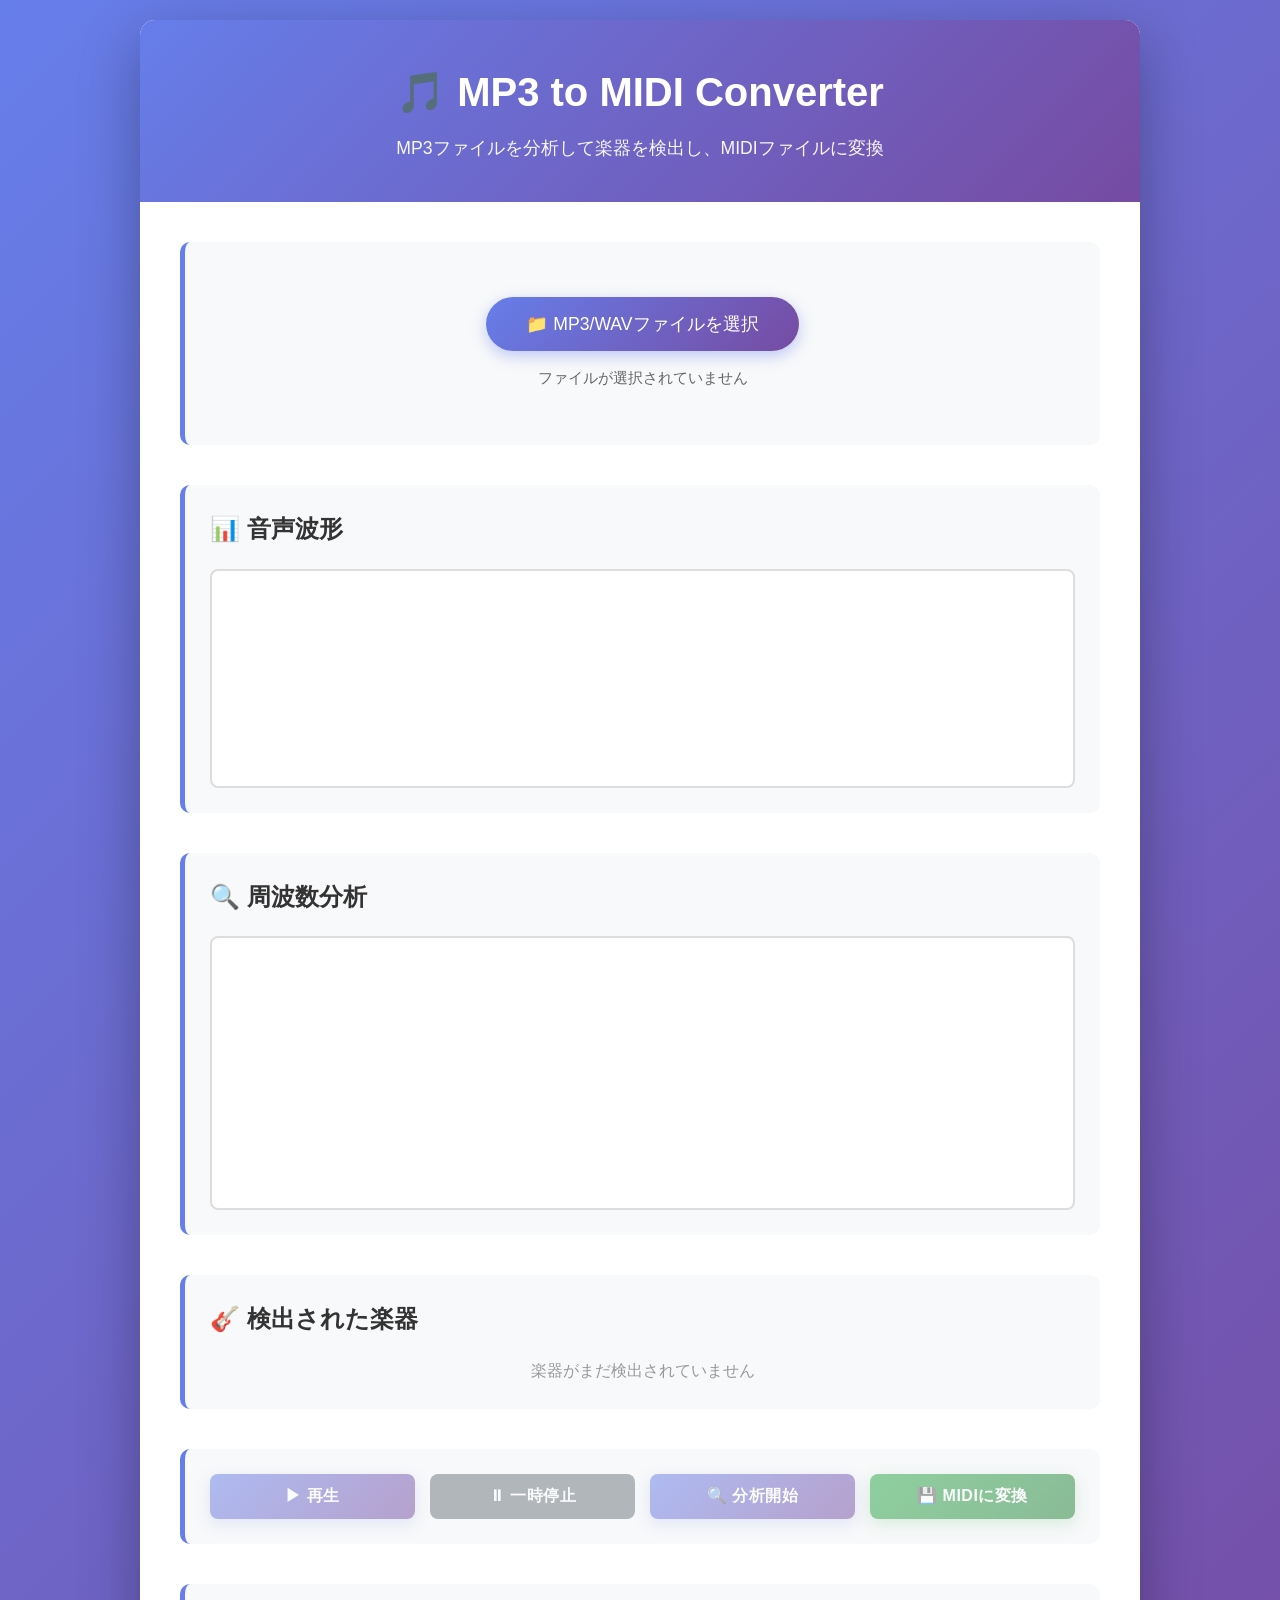
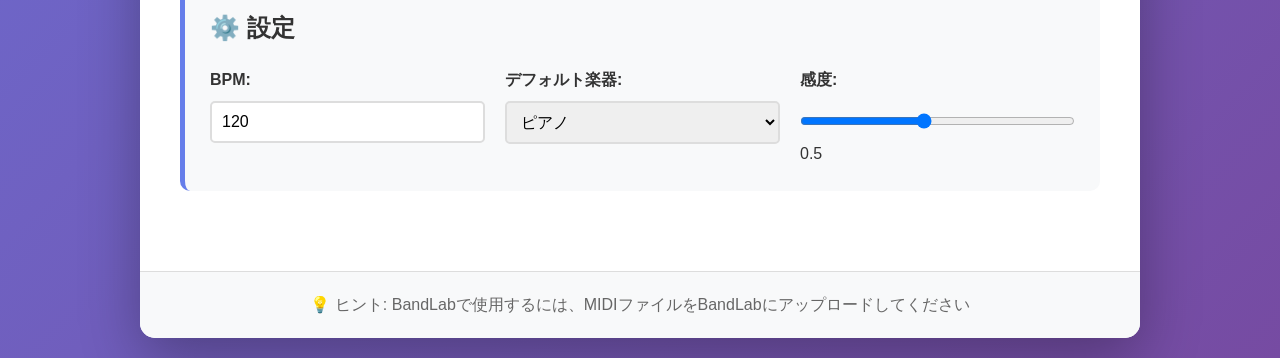
==== converter.html @ 717d9e7f "Create complete single-file HTML converter (no encoding issues)" ====
<!DOCTYPE html>
<html lang="ja">
<head>
    <meta charset="UTF-8">
    <meta name="viewport" content="width=device-width, initial-scale=1.0">
    <title>MP3 to MIDI Converter - 楽器検出・変換アプリ</title>
    <style>
        * {
            margin: 0;
            padding: 0;
            box-sizing: border-box;
        }

        body {
            font-family: 'Segoe UI', Tahoma, Geneva, Verdana, sans-serif;
            background: linear-gradient(135deg, #667eea 0%, #764ba2 100%);
            color: #333;
            line-height: 1.6;
            min-height: 100vh;
            padding: 20px;
            overflow-x: hidden;
        }

        .container {
            max-width: 1000px;
            margin: 0 auto;
            background: white;
            border-radius: 15px;
            box-shadow: 0 20px 60px rgba(0, 0, 0, 0.3);
            overflow: hidden;
        }

        header {
            background: linear-gradient(135deg, #667eea 0%, #764ba2 100%);
            color: white;
            padding: 40px 20px;
            text-align: center;
        }

        header h1 {
            font-size: 2.5em;
            margin-bottom: 10px;
        }

        header p {
            font-size: 1.1em;
            opacity: 0.95;
        }

        main {
            padding: 40px;
        }

        section {
            margin-bottom: 40px;
            padding: 25px;
            background: #f8f9fa;
            border-radius: 10px;
            border-left: 5px solid #667eea;
        }

        h2 {
            font-size: 1.5em;
            margin-bottom: 20px;
            color: #333;
        }

        .upload-box {
            text-align: center;
            padding: 30px;
        }

        .btn-upload {
            background: linear-gradient(135deg, #667eea 0%, #764ba2 100%);
            color: white;
            border: none;
            padding: 15px 40px;
            font-size: 1.1em;
            border-radius: 50px;
            cursor: pointer;
            transition: all 0.3s ease;
            box-shadow: 0 5px 15px rgba(102, 126, 234, 0.4);
        }

        .btn-upload:hover {
            transform: translateY(-2px);
            box-shadow: 0 8px 20px rgba(102, 126, 234, 0.6);
        }

        .file-name {
            margin-top: 15px;
            color: #666;
            font-size: 0.95em;
        }

        canvas {
            width: 100%;
            height: auto;
            border: 2px solid #ddd;
            border-radius: 8px;
            background: white;
            margin-top: 15px;
            display: block;
        }

        .instruments-list {
            display: grid;
            grid-template-columns: repeat(auto-fill, minmax(200px, 1fr));
            gap: 15px;
        }

        .instrument-card {
            background: white;
            padding: 20px;
            border-radius: 8px;
            border: 2px solid #667eea;
            text-align: center;
            transition: all 0.3s ease;
        }

        .instrument-card:hover {
            transform: translateY(-5px);
            box-shadow: 0 8px 20px rgba(102, 126, 234, 0.3);
        }

        .instrument-name {
            font-weight: bold;
            font-size: 1.1em;
            color: #333;
            margin-bottom: 8px;
        }

        .instrument-confidence {
            font-size: 0.9em;
            color: #666;
        }

        .confidence-bar {
            width: 100%;
            height: 8px;
            background: #ddd;
            border-radius: 4px;
            margin-top: 10px;
            overflow: hidden;
        }

        .confidence-fill {
            height: 100%;
            background: linear-gradient(90deg, #667eea 0%, #764ba2 100%);
            transition: width 0.3s ease;
        }

        .placeholder {
            grid-column: 1 / -1;
            text-align: center;
            color: #999;
        }

        .controls {
            display: grid;
            grid-template-columns: repeat(auto-fit, minmax(150px, 1fr));
            gap: 15px;
        }

        .btn {
            padding: 12px 20px;
            border: none;
            border-radius: 8px;
            font-size: 1em;
            cursor: pointer;
            transition: all 0.3s ease;
            font-weight: 600;
            text-transform: uppercase;
            letter-spacing: 0.5px;
        }

        .btn:disabled {
            opacity: 0.5;
            cursor: not-allowed;
        }

        .btn-primary {
            background: linear-gradient(135deg, #667eea 0%, #764ba2 100%);
            color: white;
            box-shadow: 0 5px 15px rgba(102, 126, 234, 0.3);
        }

        .btn-primary:hover:not(:disabled) {
            transform: translateY(-2px);
            box-shadow: 0 8px 20px rgba(102, 126, 234, 0.5);
        }

        .btn-secondary {
            background: #6c757d;
            color: white;
        }

        .btn-secondary:hover:not(:disabled) {
            background: #5a6268;
        }

        .btn-success {
            background: linear-gradient(135deg, #28a745 0%, #1e7e34 100%);
            color: white;
            box-shadow: 0 5px 15px rgba(40, 167, 69, 0.3);
        }

        .btn-success:hover:not(:disabled) {
            transform: translateY(-2px);
            box-shadow: 0 8px 20px rgba(40, 167, 69, 0.5);
        }

        .progress-section {
            margin-top: 20px;
        }

        .progress-bar {
            width: 100%;
            height: 30px;
            background: #ddd;
            border-radius: 15px;
            overflow: hidden;
            margin-top: 15px;
        }

        .progress-fill {
            height: 100%;
            background: linear-gradient(90deg, #667eea 0%, #764ba2 100%);
            width: 0%;
            transition: width 0.3s ease;
            display: flex;
            align-items: center;
            justify-content: center;
            color: white;
            font-weight: bold;
            font-size: 0.9em;
        }

        .settings-grid {
            display: grid;
            grid-template-columns: repeat(auto-fit, minmax(200px, 1fr));
            gap: 20px;
        }

        .setting-item {
            display: flex;
            flex-direction: column;
        }

        .setting-item label {
            font-weight: 600;
            margin-bottom: 8px;
            color: #333;
        }

        .setting-item input[type="number"],
        .setting-item input[type="range"],
        .setting-item select {
            padding: 10px;
            border: 2px solid #ddd;
            border-radius: 5px;
            font-size: 1em;
            transition: border-color 0.3s ease;
        }

        .setting-item input:focus,
        .setting-item select:focus {
            outline: none;
            border-color: #667eea;
        }

        .info-grid {
            display: grid;
            grid-template-columns: repeat(auto-fit, minmax(200px, 1fr));
            gap: 20px;
        }

        .info-item {
            background: white;
            padding: 15px;
            border-radius: 8px;
            border: 1px solid #ddd;
        }

        .info-label {
            display: block;
            font-weight: 600;
            color: #333;
            margin-bottom: 8px;
        }

        .info-value {
            display: block;
            font-size: 1.2em;
            color: #667eea;
            font-weight: bold;
        }

        footer {
            background: #f8f9fa;
            padding: 20px;
            text-align: center;
            border-top: 1px solid #ddd;
            color: #666;
        }

        @media (max-width: 768px) {
            header h1 {
                font-size: 1.8em;
            }

            main {
                padding: 20px;
            }

            section {
                padding: 15px;
                margin-bottom: 20px;
            }

            h2 {
                font-size: 1.3em;
            }

            .controls {
                grid-template-columns: 1fr;
            }

            .instruments-list {
                grid-template-columns: repeat(auto-fill, minmax(120px, 1fr));
            }
        }
    </style>
</head>
<body>
    <div class="container">
        <header>
            <h1>🎵 MP3 to MIDI Converter</h1>
            <p>MP3ファイルを分析して楽器を検出し、MIDIファイルに変換</p>
        </header>

        <main>
            <!-- ファイルアップロードセクション -->
            <section class="upload-section">
                <div class="upload-box">
                    <input type="file" id="audioFile" accept=".mp3,.wav" style="display:none;">
                    <button class="btn-upload" onclick="selectAudioFile()">
                        📁 MP3/WAVファイルを選択
                    </button>
                    <p id="fileName" class="file-name">ファイルが選択されていません</p>
                </div>
            </section>

            <!-- 音声表示セクション -->
            <section class="visualization-section">
                <h2>📊 音声波形</h2>
                <canvas id="waveformCanvas" width="800" height="200"></canvas>
            </section>

            <!-- 周波数分析セクション -->
            <section class="analysis-section">
                <h2>🔍 周波数分析</h2>
                <canvas id="frequencyCanvas" width="800" height="250"></canvas>
            </section>

            <!-- 楽器検出セクション -->
            <section class="instruments-section">
                <h2>🎸 検出された楽器</h2>
                <div id="instrumentsList" class="instruments-list">
                    <p class="placeholder">楽器がまだ検出されていません</p>
                </div>
            </section>

            <!-- 操作パネル -->
            <section class="controls-section">
                <div class="controls">
                    <button id="playBtn" class="btn btn-primary" onclick="playAudio()" disabled>
                        ▶ 再生
                    </button>
                    <button id="pauseBtn" class="btn btn-secondary" onclick="pauseAudio()" disabled>
                        ⏸ 一時停止
                    </button>
                    <button id="analyzeBtn" class="btn btn-primary" onclick="analyzeAudio()" disabled>
                        🔍 分析開始
                    </button>
                    <button id="convertBtn" class="btn btn-success" onclick="convertToMIDI()" disabled>
                        💾 MIDIに変換
                    </button>
                </div>
                <div class="progress-section" id="progressSection" style="display:none;">
                    <p id="progressText">分析中...</p>
                    <div class="progress-bar">
                        <div id="progressFill" class="progress-fill"></div>
                    </div>
                </div>
            </section>

            <!-- 設定セクション -->
            <section class="settings-section">
                <h2>⚙️ 設定</h2>
                <div class="settings-grid">
                    <div class="setting-item">
                        <label for="bpmInput">BPM:</label>
                        <input type="number" id="bpmInput" value="120" min="40" max="300">
                    </div>
                    <div class="setting-item">
                        <label for="instrumentSelect">デフォルト楽器:</label>
                        <select id="instrumentSelect">
                            <option value="0">ピアノ</option>
                            <option value="24">ギター</option>
                            <option value="32">ベース</option>
                            <option value="40">バイオリン</option>
                            <option value="48">弦楽器</option>
                            <option value="56">トランペット</option>
                            <option value="71">クラリネット</option>
                            <option value="128">ドラムス</option>
                        </select>
                    </div>
                    <div class="setting-item">
                        <label for="sensitivityInput">感度:</label>
                        <input type="range" id="sensitivityInput" min="0.1" max="1" step="0.1" value="0.5">
                        <span id="sensitivityValue">0.5</span>
                    </div>
                </div>
            </section>

            <!-- 出力情報 -->
            <section class="info-section" id="infoSection" style="display:none;">
                <h2>📈 分析結果</h2>
                <div class="info-grid">
                    <div class="info-item">
                        <span class="info-label">検出周波数範囲:</span>
                        <span id="frequencyRange" class="info-value">-</span>
                    </div>
                    <div class="info-item">
                        <span class="info-label">平均周波数:</span>
                        <span id="averageFreq" class="info-value">-</span>
                    </div>
                    <div class="info-item">
                        <span class="info-label">ダイナミクスレンジ:</span>
                        <span id="dynamics" class="info-value">-</span>
                    </div>
                </div>
            </section>
        </main>

        <footer>
            <p>💡 ヒント: BandLabで使用するには、MIDIファイルをBandLabにアップロードしてください</p>
        </footer>
    </div>

    <script>
        // グローバル変数
        let audioContext;
        let analyser;
        let audioBuffer;
        let source;
        let isPlaying = false;
        let analysisData = {
            frequencies: [],
            amplitudes: [],
            peaks: [],
            instruments: []
        };

        // 初期化
        window.addEventListener('DOMContentLoaded', () => {
            initAudioContext();
            setupEventListeners();
        });

        // Audio Context の初期化
        function initAudioContext() {
            try {
                window.AudioContext = window.AudioContext || window.webkitAudioContext;
                audioContext = new AudioContext();
                analyser = audioContext.createAnalyser();
                analyser.fftSize = 2048;
                analyser.smoothingTimeConstant = 0.8;
                console.log('AudioContext initialized successfully');
            } catch(e) {
                console.error('Web Audio API not supported', e);
                alert('お使いのデバイスはWeb Audio APIに対応していません');
            }
        }

        // イベントリスナーの設定
        function setupEventListeners() {
            const audioFileInput = document.getElementById('audioFile');
            const sensitivityInput = document.getElementById('sensitivityInput');
            
            if (audioFileInput) {
                audioFileInput.addEventListener('change', handleFileUpload);
            }
            
            if (sensitivityInput) {
                sensitivityInput.addEventListener('input', (e) => {
                    document.getElementById('sensitivityValue').textContent = e.target.value;
                });
            }
        }

        // ファイル選択処理
        function selectAudioFile() {
            document.getElementById('audioFile').click();
        }

        // ファイルアップロード処理
        function handleFileUpload(event) {
            const file = event.target.files[0];
            if (!file) return;

            const fileName = file.name;
            document.getElementById('fileName').textContent = `📄 ${fileName}`;

            const reader = new FileReader();
            reader.onload = (e) => {
                if (audioContext.state === 'suspended') {
                    audioContext.resume().then(() => {
                        decodeAudio(e.target.result);
                    });
                } else {
                    decodeAudio(e.target.result);
                }
            };
            reader.readAsArrayBuffer(file);
        }

        // オーディオデコード
        function decodeAudio(arrayBuffer) {
            audioContext.decodeAudioData(
                arrayBuffer,
                (buffer) => {
                    audioBuffer = buffer;
                    enableControls();
                    visualizeWaveform();
                },
                (error) => {
                    console.error('Audio decode error:', error);
                    alert('オーディオファイルのデコードに失敗しました: ' + error);
                }
            );
        }

        // 制御ボタンの有効化
        function enableControls() {
            document.getElementById('playBtn').disabled = false;
            document.getElementById('pauseBtn').disabled = false;
            document.getElementById('analyzeBtn').disabled = false;
        }

        // 波形の可視化
        function visualizeWaveform() {
            const canvas = document.getElementById('waveformCanvas');
            if (!canvas) return;
            
            const ctx = canvas.getContext('2d');
            const data = audioBuffer.getChannelData(0);
            
            ctx.fillStyle = '#f8f9fa';
            ctx.fillRect(0, 0, canvas.width, canvas.height);
            
            ctx.strokeStyle = '#667eea';
            ctx.lineWidth = 1;
            ctx.beginPath();
            
            const step = Math.ceil(data.length / canvas.width);
            const amp = canvas.height / 2;
            
            for (let i = 0; i < canvas.width; i++) {
                const min = Math.min(...data.slice(i * step, (i + 1) * step));
                const max = Math.max(...data.slice(i * step, (i + 1) * step));
                
                const y1 = amp + min * amp;
                const y2 = amp + max * amp;
                
                if (i === 0) {
                    ctx.moveTo(i, y1);
                } else {
                    ctx.lineTo(i, y1);
                }
            }
            
            ctx.stroke();
        }

        // 再生
        function playAudio() {
            if (isPlaying) return;
            
            if (audioContext.state === 'suspended') {
                audioContext.resume();
            }
            
            try {
                source = audioContext.createBufferSource();
                source.buffer = audioBuffer;
                source.connect(analyser);
                analyser.connect(audioContext.destination);
                
                source.start(0);
                isPlaying = true;
                document.getElementById('pauseBtn').disabled = false;
            } catch(e) {
                console.error('Play error:', e);
            }
        }

        // 一時停止
        function pauseAudio() {
            if (source) {
                source.stop();
            }
            isPlaying = false;
            document.getElementById('pauseBtn').disabled = true;
        }

        // 分析開始
        function analyzeAudio() {
            if (!audioBuffer) {
                alert('まずオーディオファイルをアップロードしてください');
                return;
            }
            
            document.getElementById('progressSection').style.display = 'block';
            document.getElementById('analyzeBtn').disabled = true;
            
            performAnalysis();
        }

        // 分析処理
        function performAnalysis() {
            const data = audioBuffer.getChannelData(0);
            const sensitivity = parseFloat(document.getElementById('sensitivityInput').value);
            
            const frequencyData = performFFT(data);
            analysisData.frequencies = frequencyData;
            
            const peaks = detectPeaks(frequencyData, sensitivity);
            analysisData.peaks = peaks;
            
            const instruments = estimateInstruments(frequencyData, peaks);
            analysisData.instruments = instruments;
            
            updateProgress(50);
            
            visualizeFrequency(frequencyData);
            displayInstruments(instruments);
            displayAnalysisInfo(frequencyData);
            
            updateProgress(100);
            
            setTimeout(() => {
                document.getElementById('progressSection').style.display = 'none';
                document.getElementById('convertBtn').disabled = false;
                document.getElementById('analyzeBtn').disabled = false;
            }, 500);
        }

        // FFT処理
        function performFFT(data) {
            const fftSize = 2048;
            const frequencies = new Array(fftSize / 2).fill(0);
            
            const numSamples = Math.floor(data.length / fftSize);
            
            for (let sample = 0; sample < Math.min(numSamples, 10); sample++) {
                for (let i = 0; i < fftSize / 2; i++) {
                    let real = 0, imag = 0;
                    
                    for (let k = 0; k < fftSize; k++) {
                        const idx = sample * fftSize + k;
                        if (idx >= data.length) break;
                        
                        const angle = -2 * Math.PI * i * k / fftSize;
                        real += data[idx] * Math.cos(angle);
                        imag += data[idx] * Math.sin(angle);
                    }
                    
                    const magnitude = Math.sqrt(real * real + imag * imag);
                    frequencies[i] += magnitude;
                }
            }
            
            return frequencies.map(f => f / Math.min(numSamples, 10));
        }

        // ピーク検出
        function detectPeaks(frequencies, sensitivity) {
            const peaks = [];
            const threshold = Math.max(...frequencies) * sensitivity;
            
            for (let i = 1; i < frequencies.length - 1; i++) {
                if (frequencies[i] > frequencies[i - 1] && 
                    frequencies[i] > frequencies[i + 1] && 
                    frequencies[i] > threshold) {
                    peaks.push({
                        index: i,
                        magnitude: frequencies[i],
                        frequency: (i * 44100) / frequencies.length
                    });
                }
            }
            
            return peaks.sort((a, b) => b.magnitude - a.magnitude).slice(0, 10);
        }

        // 楽器の推定
        function estimateInstruments(frequencies, peaks) {
            const instruments = [
                { name: 'ピアノ', range: [20, 4000], confidence: 0 },
                { name: 'ギター', range: [80, 3000], confidence: 0 },
                { name: 'ベース', range: [20, 250], confidence: 0 },
                { name: 'バイオリン', range: [195, 3000], confidence: 0 },
                { name: 'トランペット', range: [165, 2000], confidence: 0 },
                { name: 'フルート', range: [262, 2093], confidence: 0 },
                { name: 'ドラム', range: [50, 5000], confidence: 0 }
            ];
            
            peaks.forEach(peak => {
                instruments.forEach(instrument => {
                    if (peak.frequency >= instrument.range[0] && 
                        peak.frequency <= instrument.range[1]) {
                        instrument.confidence += (peak.magnitude / 100);
                    }
                });
            });
            
            const maxConfidence = Math.max(...instruments.map(i => i.confidence));
            instruments.forEach(inst => {
                if (maxConfidence > 0) {
                    inst.confidence = Math.min((inst.confidence / maxConfidence) * 100, 100);
                }
            });
            
            return instruments.filter(i => i.confidence > 10).sort((a, b) => b.confidence - a.confidence);
        }

        // 周波数の可視化
        function visualizeFrequency(frequencies) {
            const canvas = document.getElementById('frequencyCanvas');
            if (!canvas) return;
            
            const ctx = canvas.getContext('2d');
            
            ctx.fillStyle = '#f8f9fa';
            ctx.fillRect(0, 0, canvas.width, canvas.height);
            
            ctx.strokeStyle = '#764ba2';
            ctx.lineWidth = 2;
            ctx.beginPath();
            
            const step = Math.ceil(frequencies.length / canvas.width);
            const scale = canvas.height / Math.max(...frequencies);
            
            for (let i = 0; i < canvas.width; i++) {
                const freq = frequencies[i * step] || 0;
                const y = canvas.height - (freq * scale);
                
                if (i === 0) {
                    ctx.moveTo(i, y);
                } else {
                    ctx.lineTo(i, y);
                }
            }
            
            ctx.stroke();
        }

        // 楽器の表示
        function displayInstruments(instruments) {
            const container = document.getElementById('instrumentsList');
            container.innerHTML = '';
            
            if (instruments.length === 0) {
                container.innerHTML = '<p class="placeholder">楽器が検出されませんでした</p>';
                return;
            }
            
            instruments.forEach(inst => {
                const card = document.createElement('div');
                card.className = 'instrument-card';
                card.innerHTML = `
                    <div class="instrument-name">${inst.name}</div>
                    <div class="instrument-confidence">信頼度: ${inst.confidence.toFixed(1)}%</div>
                    <div class="confidence-bar">
                        <div class="confidence-fill" style="width: ${inst.confidence}%"></div>
                    </div>
                `;
                container.appendChild(card);
            });
        }

        // 分析情報の表示
        function displayAnalysisInfo(frequencies) {
            const infoSection = document.getElementById('infoSection');
            infoSection.style.display = 'block';
            
            const nonZeroFreqs = analysisData.peaks.map(p => p.frequency);
            const minFreq = Math.min(...nonZeroFreqs) || 0;
            const maxFreq = Math.max(...nonZeroFreqs) || 0;
            const avgFreq = nonZeroFreqs.reduce((a, b) => a + b, 0) / nonZeroFreqs.length || 0;
            const dynamics = Math.max(...frequencies) - Math.min(...frequencies);
            
            document.getElementById('frequencyRange').textContent = 
                `${minFreq.toFixed(0)} Hz - ${maxFreq.toFixed(0)} Hz`;
            document.getElementById('averageFreq').textContent = 
                `${avgFreq.toFixed(0)} Hz`;
            document.getElementById('dynamics').textContent = 
                `${dynamics.toFixed(2)} dB`;
        }

        // 進捗更新
        function updateProgress(percentage) {
            const progressFill = document.getElementById('progressFill');
            const progressText = document.getElementById('progressText');
            
            progressFill.style.width = percentage + '%';
            progressText.textContent = `分析中... ${percentage}%`;
        }

        // MIDI変換
        function convertToMIDI() {
            if (analysisData.instruments.length === 0) {
                alert('先に分析を実行してください');
                return;
            }
            
            try {
                const bpm = parseInt(document.getElementById('bpmInput').value);
                const instrumentNum = parseInt(document.getElementById('instrumentSelect').value);
                
                const midiData = generateMIDI(analysisData, bpm, instrumentNum);
                downloadMIDI(midiData, 'converted_audio.mid');
                
                alert('✅ MIDIファイルが生成されました!\nBandLabにアップロードしてご利用ください。');
            } catch (error) {
                console.error('MIDI generation error:', error);
                alert('MIDI生成エラー: ' + error.message);
            }
        }

        // MIDI生成
        function generateMIDI(analysisData, bpm, instrumentNum) {
            const ticksPerBeat = 480;
            const midiData = [];
            
            midiData.push(...createMIDIHeader());
            
            const trackData = [];
            
            const microsecondsPerBeat = Math.round(60000000 / bpm);
            trackData.push(...createTempoEvent(microsecondsPerBeat));
            
            trackData.push(...createProgramChange(0, instrumentNum));
            
            const peaksToUse = analysisData.peaks.slice(0, 8);
            let currentTick = 0;
            
            peaksToUse.forEach((peak) => {
                const note = frequencyToNote(peak.frequency);
                const velocity = Math.min(127, Math.round(peak.magnitude * 2));
                const duration = ticksPerBeat * 2;
                
                trackData.push(...createNoteOn(0, currentTick, note, velocity));
                currentTick += duration;
                trackData.push(...createNoteOff(0, currentTick, note));
                currentTick += ticksPerBeat / 2;
            });
            
            trackData.push(...createEndOfTrack());
            
            const trackHeader = [
                0x4D, 0x54, 0x72, 0x6B,
                0x00, 0x00, 0x00, trackData.length
            ];
            
            midiData.push(...trackHeader);
            midiData.push(...trackData);
            
            return new Uint8Array(midiData);
        }

        function createMIDIHeader() {
            return [
                0x4D, 0x54, 0x68, 0x64,
                0x00, 0x00, 0x00, 0x06,
                0x00, 0x00,
                0x00, 0x01,
                0x01, 0xE0
            ];
        }

        function createTempoEvent(microsecondsPerBeat) {
            return [
                0x00, 0xFF, 0x51, 0x03,
                (microsecondsPerBeat >> 16) & 0xFF,
                (microsecondsPerBeat >> 8) & 0xFF,
                microsecondsPerBeat & 0xFF
            ];
        }

        function createProgramChange(channel, program) {
            return [0x00, 0xC0 | channel, program];
        }

        function createNoteOn(channel, tick, note, velocity) {
            const deltaTime = encodeVariableLength(tick);
            const status = 0x90 | channel;
            return [...deltaTime, status, note, velocity];
        }

        function createNoteOff(channel, tick, note) {
            const deltaTime = encodeVariableLength(tick);
            const status = 0x80 | channel;
            return [...deltaTime, status, note, 0x40];
        }

        function createEndOfTrack() {
            return [0x00, 0xFF, 0x2F, 0x00];
        }

        function encodeVariableLength(value) {
            let result = [value & 0x7F];
            value >>= 7;
            while (value > 0) {
                result.unshift((value & 0x7F) | 0x80);
                value >>= 7;
            }
            return result;
        }

        function frequencyToNote(frequency) {
            const noteNumber = Math.round(12 * Math.log2(frequency / 440)) + 69;
            return Math.max(0, Math.min(127, noteNumber));
        }

        function downloadMIDI(midiData, filename) {
            const blob = new Blob([midiData], { type: 'audio/midi' });
            const url = URL.createObjectURL(blob);
            const a = document.createElement('a');
            a.href = url;
            a.download = filename;
            document.body.appendChild(a);
            a.click();
            document.body.removeChild(a);
            URL.revokeObjectURL(url);
        }
    </script>
</body>
</html>
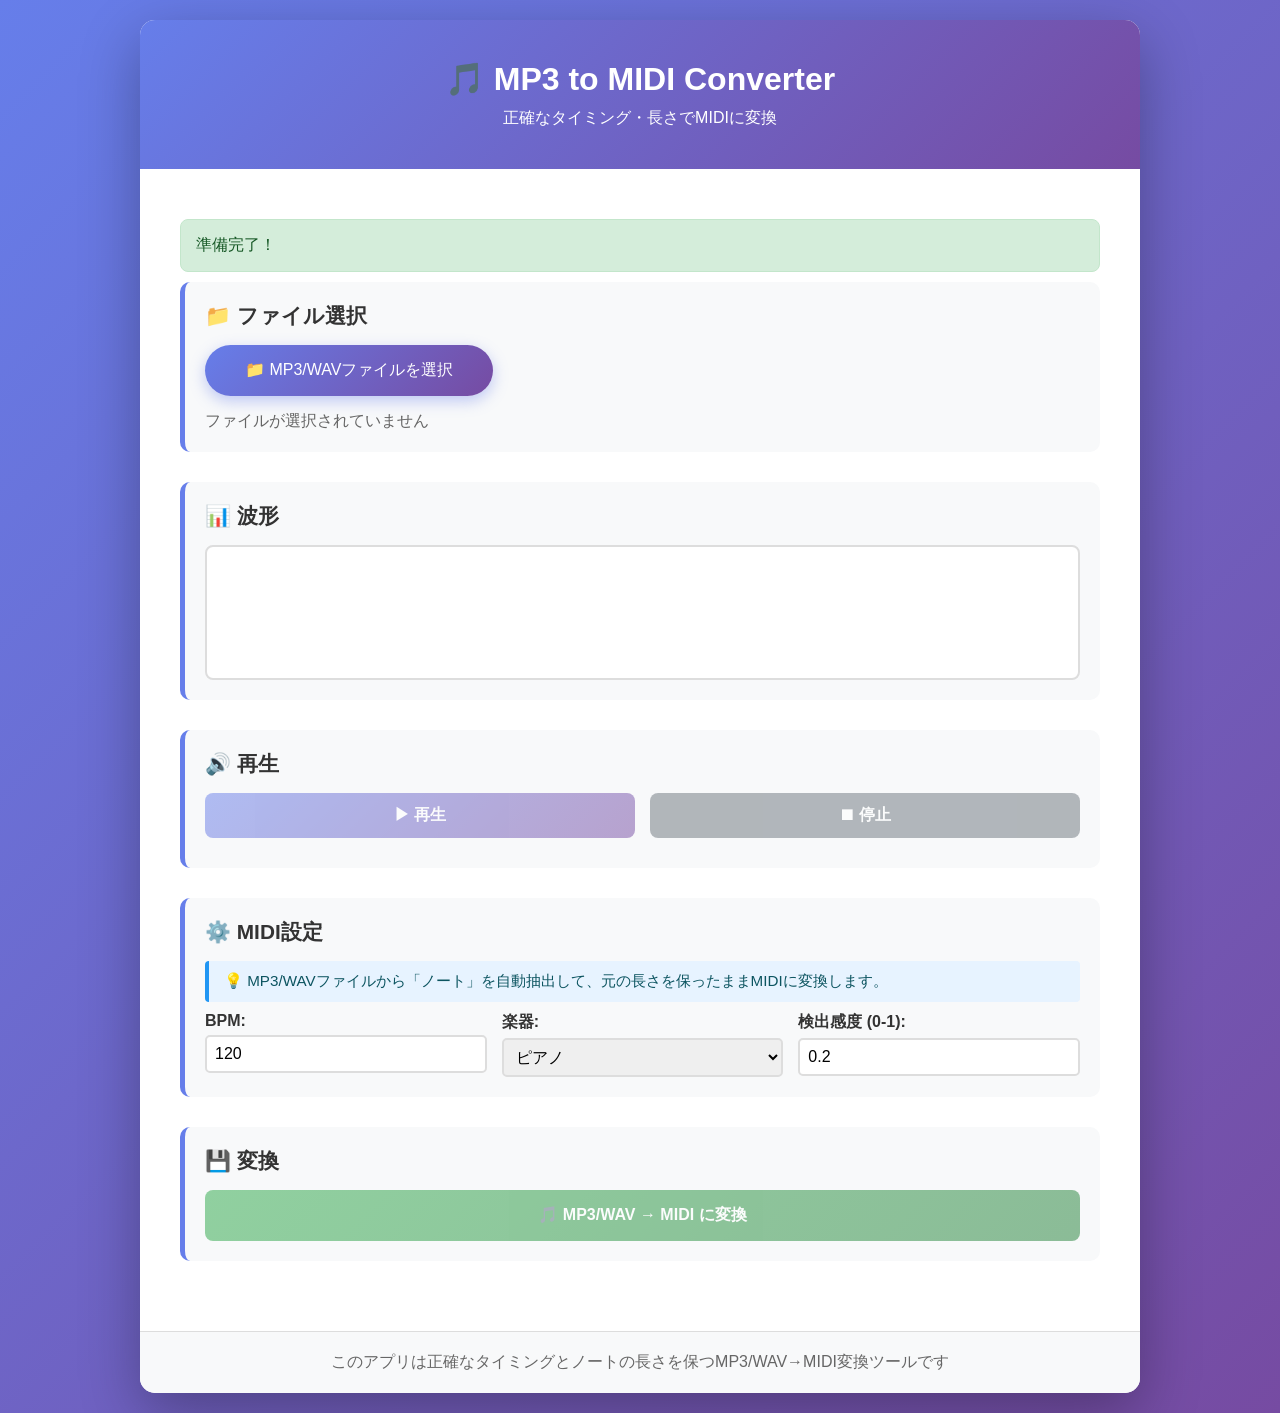
==== commit a383f0b0: "Complete rewrite: Proper audio-to-MIDI converter with correct timing and duration" ====
--- a/converter.html
+++ b/converter.html
@@ -3,7 +3,7 @@
 <head>
     <meta charset="UTF-8">
     <meta name="viewport" content="width=device-width, initial-scale=1.0">
-    <title>MP3 to MIDI Converter - 楽器検出・変換アプリ</title>
+    <title>MP3 to MIDI Converter</title>
     <style>
         * {
             margin: 0;
@@ -15,10 +15,8 @@
             font-family: 'Segoe UI', Tahoma, Geneva, Verdana, sans-serif;
             background: linear-gradient(135deg, #667eea 0%, #764ba2 100%);
             color: #333;
-            line-height: 1.6;
             min-height: 100vh;
             padding: 20px;
-            overflow-x: hidden;
         }
 
         .container {
@@ -38,13 +36,8 @@
         }
 
         header h1 {
-            font-size: 2.5em;
+            font-size: 2em;
             margin-bottom: 10px;
-        }
-
-        header p {
-            font-size: 1.1em;
-            opacity: 0.95;
         }
 
         main {
@@ -52,22 +45,17 @@
         }
 
         section {
-            margin-bottom: 40px;
-            padding: 25px;
+            margin-bottom: 30px;
+            padding: 20px;
             background: #f8f9fa;
             border-radius: 10px;
             border-left: 5px solid #667eea;
         }
 
         h2 {
-            font-size: 1.5em;
-            margin-bottom: 20px;
+            font-size: 1.3em;
+            margin-bottom: 15px;
             color: #333;
-        }
-
-        .upload-box {
-            text-align: center;
-            padding: 30px;
         }
 
         .btn-upload {
@@ -75,11 +63,11 @@
             color: white;
             border: none;
             padding: 15px 40px;
-            font-size: 1.1em;
+            font-size: 1em;
             border-radius: 50px;
             cursor: pointer;
+            box-shadow: 0 5px 15px rgba(102, 126, 234, 0.4);
             transition: all 0.3s ease;
-            box-shadow: 0 5px 15px rgba(102, 126, 234, 0.4);
         }
 
         .btn-upload:hover {
@@ -90,7 +78,6 @@
         .file-name {
             margin-top: 15px;
             color: #666;
-            font-size: 0.95em;
         }
 
         canvas {
@@ -103,63 +90,11 @@
             display: block;
         }
 
-        .instruments-list {
-            display: grid;
-            grid-template-columns: repeat(auto-fill, minmax(200px, 1fr));
-            gap: 15px;
-        }
-
-        .instrument-card {
-            background: white;
-            padding: 20px;
-            border-radius: 8px;
-            border: 2px solid #667eea;
-            text-align: center;
-            transition: all 0.3s ease;
-        }
-
-        .instrument-card:hover {
-            transform: translateY(-5px);
-            box-shadow: 0 8px 20px rgba(102, 126, 234, 0.3);
-        }
-
-        .instrument-name {
-            font-weight: bold;
-            font-size: 1.1em;
-            color: #333;
-            margin-bottom: 8px;
-        }
-
-        .instrument-confidence {
-            font-size: 0.9em;
-            color: #666;
-        }
-
-        .confidence-bar {
-            width: 100%;
-            height: 8px;
-            background: #ddd;
-            border-radius: 4px;
-            margin-top: 10px;
-            overflow: hidden;
-        }
-
-        .confidence-fill {
-            height: 100%;
-            background: linear-gradient(90deg, #667eea 0%, #764ba2 100%);
-            transition: width 0.3s ease;
-        }
-
-        .placeholder {
-            grid-column: 1 / -1;
-            text-align: center;
-            color: #999;
-        }
-
         .controls {
             display: grid;
             grid-template-columns: repeat(auto-fit, minmax(150px, 1fr));
             gap: 15px;
+            margin-top: 15px;
         }
 
         .btn {
@@ -168,10 +103,8 @@
             border-radius: 8px;
             font-size: 1em;
             cursor: pointer;
+            font-weight: 600;
             transition: all 0.3s ease;
-            font-weight: 600;
-            text-transform: uppercase;
-            letter-spacing: 0.5px;
         }
 
         .btn:disabled {
@@ -182,12 +115,10 @@
         .btn-primary {
             background: linear-gradient(135deg, #667eea 0%, #764ba2 100%);
             color: white;
-            box-shadow: 0 5px 15px rgba(102, 126, 234, 0.3);
         }
 
         .btn-primary:hover:not(:disabled) {
             transform: translateY(-2px);
-            box-shadow: 0 8px 20px rgba(102, 126, 234, 0.5);
         }
 
         .btn-secondary {
@@ -195,51 +126,40 @@
             color: white;
         }
 
-        .btn-secondary:hover:not(:disabled) {
-            background: #5a6268;
-        }
-
         .btn-success {
             background: linear-gradient(135deg, #28a745 0%, #1e7e34 100%);
             color: white;
-            box-shadow: 0 5px 15px rgba(40, 167, 69, 0.3);
         }
 
         .btn-success:hover:not(:disabled) {
             transform: translateY(-2px);
-            box-shadow: 0 8px 20px rgba(40, 167, 69, 0.5);
-        }
-
-        .progress-section {
-            margin-top: 20px;
-        }
-
-        .progress-bar {
-            width: 100%;
-            height: 30px;
-            background: #ddd;
-            border-radius: 15px;
-            overflow: hidden;
-            margin-top: 15px;
-        }
-
-        .progress-fill {
-            height: 100%;
-            background: linear-gradient(90deg, #667eea 0%, #764ba2 100%);
-            width: 0%;
-            transition: width 0.3s ease;
-            display: flex;
-            align-items: center;
-            justify-content: center;
-            color: white;
-            font-weight: bold;
-            font-size: 0.9em;
+        }
+
+        .message {
+            padding: 15px;
+            margin: 10px 0;
+            border-radius: 8px;
+            display: none;
+        }
+
+        .message.success {
+            background: #d4edda;
+            color: #155724;
+            border: 1px solid #c3e6cb;
+            display: block;
+        }
+
+        .message.error {
+            background: #f8d7da;
+            color: #721c24;
+            border: 1px solid #f5c6cb;
+            display: block;
         }
 
         .settings-grid {
             display: grid;
-            grid-template-columns: repeat(auto-fit, minmax(200px, 1fr));
-            gap: 20px;
+            grid-template-columns: repeat(auto-fit, minmax(150px, 1fr));
+            gap: 15px;
         }
 
         .setting-item {
@@ -249,51 +169,21 @@
 
         .setting-item label {
             font-weight: 600;
-            margin-bottom: 8px;
-            color: #333;
-        }
-
-        .setting-item input[type="number"],
-        .setting-item input[type="range"],
+            margin-bottom: 5px;
+        }
+
+        .setting-item input,
         .setting-item select {
-            padding: 10px;
+            padding: 8px;
             border: 2px solid #ddd;
             border-radius: 5px;
             font-size: 1em;
-            transition: border-color 0.3s ease;
         }
 
         .setting-item input:focus,
         .setting-item select:focus {
             outline: none;
             border-color: #667eea;
-        }
-
-        .info-grid {
-            display: grid;
-            grid-template-columns: repeat(auto-fit, minmax(200px, 1fr));
-            gap: 20px;
-        }
-
-        .info-item {
-            background: white;
-            padding: 15px;
-            border-radius: 8px;
-            border: 1px solid #ddd;
-        }
-
-        .info-label {
-            display: block;
-            font-weight: 600;
-            color: #333;
-            margin-bottom: 8px;
-        }
-
-        .info-value {
-            display: block;
-            font-size: 1.2em;
-            color: #667eea;
-            font-weight: bold;
         }
 
         footer {
@@ -304,30 +194,25 @@
             color: #666;
         }
 
+        .info-text {
+            background: #e7f3ff;
+            border-left: 4px solid #2196F3;
+            padding: 10px 15px;
+            margin: 10px 0;
+            border-radius: 4px;
+            color: #0c5460;
+            font-size: 0.95em;
+        }
+
         @media (max-width: 768px) {
-            header h1 {
-                font-size: 1.8em;
-            }
-
             main {
                 padding: 20px;
             }
-
             section {
                 padding: 15px;
-                margin-bottom: 20px;
-            }
-
-            h2 {
-                font-size: 1.3em;
-            }
-
-            .controls {
-                grid-template-columns: 1fr;
-            }
-
-            .instruments-list {
-                grid-template-columns: repeat(auto-fill, minmax(120px, 1fr));
+            }
+            header h1 {
+                font-size: 1.5em;
             }
         }
     </style>
@@ -336,607 +221,428 @@
     <div class="container">
         <header>
             <h1>🎵 MP3 to MIDI Converter</h1>
-            <p>MP3ファイルを分析して楽器を検出し、MIDIファイルに変換</p>
+            <p>正確なタイミング・長さでMIDIに変換</p>
         </header>
 
         <main>
-            <!-- ファイルアップロードセクション -->
-            <section class="upload-section">
-                <div class="upload-box">
-                    <input type="file" id="audioFile" accept=".mp3,.wav" style="display:none;">
-                    <button class="btn-upload" onclick="selectAudioFile()">
-                        📁 MP3/WAVファイルを選択
-                    </button>
-                    <p id="fileName" class="file-name">ファイルが選択されていません</p>
-                </div>
+            <div id="message" class="message"></div>
+
+            <!-- ファイルアップロード -->
+            <section>
+                <h2>📁 ファイル選択</h2>
+                <input type="file" id="audioFile" accept=".mp3,.wav,.m4a" style="display:none;">
+                <button class="btn-upload" onclick="selectFile()">
+                    📁 MP3/WAVファイルを選択
+                </button>
+                <p id="fileName" class="file-name">ファイルが選択されていません</p>
             </section>
 
-            <!-- 音声表示セクション -->
-            <section class="visualization-section">
-                <h2>📊 音声波形</h2>
-                <canvas id="waveformCanvas" width="800" height="200"></canvas>
+            <!-- 波形表示 -->
+            <section>
+                <h2>📊 波形</h2>
+                <canvas id="waveform" width="800" height="120"></canvas>
             </section>
 
-            <!-- 周波数分析セクション -->
-            <section class="analysis-section">
-                <h2>🔍 周波数分析</h2>
-                <canvas id="frequencyCanvas" width="800" height="250"></canvas>
-            </section>
-
-            <!-- 楽器検出セクション -->
-            <section class="instruments-section">
-                <h2>🎸 検出された楽器</h2>
-                <div id="instrumentsList" class="instruments-list">
-                    <p class="placeholder">楽器がまだ検出されていません</p>
-                </div>
-            </section>
-
-            <!-- 操作パネル -->
-            <section class="controls-section">
+            <!-- 再生コントロール -->
+            <section>
+                <h2>🔊 再生</h2>
                 <div class="controls">
                     <button id="playBtn" class="btn btn-primary" onclick="playAudio()" disabled>
                         ▶ 再生
                     </button>
-                    <button id="pauseBtn" class="btn btn-secondary" onclick="pauseAudio()" disabled>
-                        ⏸ 一時停止
-                    </button>
-                    <button id="analyzeBtn" class="btn btn-primary" onclick="analyzeAudio()" disabled>
-                        🔍 分析開始
-                    </button>
-                    <button id="convertBtn" class="btn btn-success" onclick="convertToMIDI()" disabled>
-                        💾 MIDIに変換
+                    <button id="stopBtn" class="btn btn-secondary" onclick="stopAudio()" disabled>
+                        ⏹ 停止
                     </button>
                 </div>
-                <div class="progress-section" id="progressSection" style="display:none;">
-                    <p id="progressText">分析中...</p>
-                    <div class="progress-bar">
-                        <div id="progressFill" class="progress-fill"></div>
-                    </div>
+                <p id="timeInfo" class="file-name" style="margin-top: 10px;"></p>
+            </section>
+
+            <!-- MIDI生成設定 -->
+            <section>
+                <h2>⚙️ MIDI設定</h2>
+                <div class="info-text">
+                    💡 MP3/WAVファイルから「ノート」を自動抽出して、元の長さを保ったままMIDIに変換します。
                 </div>
-            </section>
-
-            <!-- 設定セクション -->
-            <section class="settings-section">
-                <h2>⚙️ 設定</h2>
                 <div class="settings-grid">
                     <div class="setting-item">
                         <label for="bpmInput">BPM:</label>
                         <input type="number" id="bpmInput" value="120" min="40" max="300">
                     </div>
                     <div class="setting-item">
-                        <label for="instrumentSelect">デフォルト楽器:</label>
+                        <label for="instrumentSelect">楽器:</label>
                         <select id="instrumentSelect">
                             <option value="0">ピアノ</option>
                             <option value="24">ギター</option>
                             <option value="32">ベース</option>
                             <option value="40">バイオリン</option>
                             <option value="48">弦楽器</option>
-                            <option value="56">トランペット</option>
-                            <option value="71">クラリネット</option>
-                            <option value="128">ドラムス</option>
                         </select>
                     </div>
                     <div class="setting-item">
-                        <label for="sensitivityInput">感度:</label>
-                        <input type="range" id="sensitivityInput" min="0.1" max="1" step="0.1" value="0.5">
-                        <span id="sensitivityValue">0.5</span>
+                        <label for="thresholdInput">検出感度 (0-1):</label>
+                        <input type="number" id="thresholdInput" value="0.2" min="0" max="1" step="0.05">
                     </div>
                 </div>
             </section>
 
-            <!-- 出力情報 -->
-            <section class="info-section" id="infoSection" style="display:none;">
-                <h2>📈 分析結果</h2>
-                <div class="info-grid">
-                    <div class="info-item">
-                        <span class="info-label">検出周波数範囲:</span>
-                        <span id="frequencyRange" class="info-value">-</span>
-                    </div>
-                    <div class="info-item">
-                        <span class="info-label">平均周波数:</span>
-                        <span id="averageFreq" class="info-value">-</span>
-                    </div>
-                    <div class="info-item">
-                        <span class="info-label">ダイナミクスレンジ:</span>
-                        <span id="dynamics" class="info-value">-</span>
-                    </div>
-                </div>
+            <!-- 変換ボタン -->
+            <section>
+                <h2>💾 変換</h2>
+                <button id="convertBtn" class="btn btn-success" onclick="convertToMIDI()" disabled style="width: 100%; padding: 15px;">
+                    🎵 MP3/WAV → MIDI に変換
+                </button>
             </section>
         </main>
 
         <footer>
-            <p>💡 ヒント: BandLabで使用するには、MIDIファイルをBandLabにアップロードしてください</p>
+            <p>このアプリは正確なタイミングとノートの長さを保つMP3/WAV→MIDI変換ツールです</p>
         </footer>
     </div>
 
     <script>
-        // グローバル変数
         let audioContext;
-        let analyser;
         let audioBuffer;
-        let source;
+        let audioSource;
+        let startTime;
+        let pauseTime = 0;
         let isPlaying = false;
-        let analysisData = {
-            frequencies: [],
-            amplitudes: [],
-            peaks: [],
-            instruments: []
-        };
-
-        // 初期化
-        window.addEventListener('DOMContentLoaded', () => {
-            initAudioContext();
-            setupEventListeners();
+
+        // ページ読み込み時の初期化
+        window.addEventListener('load', () => {
+            try {
+                const AudioContext = window.AudioContext || window.webkitAudioContext;
+                audioContext = new AudioContext();
+                showMessage('準備完了！', 'success');
+            } catch(e) {
+                showMessage('Web Audio APIが利用できません', 'error');
+            }
         });
 
-        // Audio Context の初期化
-        function initAudioContext() {
-            try {
-                window.AudioContext = window.AudioContext || window.webkitAudioContext;
-                audioContext = new AudioContext();
-                analyser = audioContext.createAnalyser();
-                analyser.fftSize = 2048;
-                analyser.smoothingTimeConstant = 0.8;
-                console.log('AudioContext initialized successfully');
-            } catch(e) {
-                console.error('Web Audio API not supported', e);
-                alert('お使いのデバイスはWeb Audio APIに対応していません');
-            }
-        }
-
-        // イベントリスナーの設定
-        function setupEventListeners() {
-            const audioFileInput = document.getElementById('audioFile');
-            const sensitivityInput = document.getElementById('sensitivityInput');
-            
-            if (audioFileInput) {
-                audioFileInput.addEventListener('change', handleFileUpload);
-            }
-            
-            if (sensitivityInput) {
-                sensitivityInput.addEventListener('input', (e) => {
-                    document.getElementById('sensitivityValue').textContent = e.target.value;
-                });
-            }
-        }
-
-        // ファイル選択処理
-        function selectAudioFile() {
+        // メッセージ表示
+        function showMessage(text, type = 'success') {
+            const el = document.getElementById('message');
+            el.textContent = text;
+            el.className = 'message ' + type;
+            setTimeout(() => { el.className = 'message'; }, 5000);
+        }
+
+        // ファイル選択
+        function selectFile() {
             document.getElementById('audioFile').click();
         }
 
         // ファイルアップロード処理
-        function handleFileUpload(event) {
-            const file = event.target.files[0];
+        document.getElementById('audioFile').addEventListener('change', (e) => {
+            const file = e.target.files[0];
             if (!file) return;
 
-            const fileName = file.name;
-            document.getElementById('fileName').textContent = `📄 ${fileName}`;
+            document.getElementById('fileName').textContent = '📄 ' + file.name;
+            showMessage('ファイルを読み込み中...', 'success');
 
             const reader = new FileReader();
-            reader.onload = (e) => {
-                if (audioContext.state === 'suspended') {
-                    audioContext.resume().then(() => {
-                        decodeAudio(e.target.result);
-                    });
-                } else {
-                    decodeAudio(e.target.result);
-                }
+            reader.onload = (evt) => {
+                audioContext.decodeAudioData(
+                    evt.target.result,
+                    (buffer) => {
+                        audioBuffer = buffer;
+                        drawWaveform(buffer);
+                        document.getElementById('playBtn').disabled = false;
+                        document.getElementById('convertBtn').disabled = false;
+                        updateTimeInfo();
+                        showMessage('ファイルが読み込まれました！', 'success');
+                    },
+                    (err) => {
+                        showMessage('デコードエラー：' + err, 'error');
+                    }
+                );
             };
             reader.readAsArrayBuffer(file);
-        }
-
-        // オーディオデコード
-        function decodeAudio(arrayBuffer) {
-            audioContext.decodeAudioData(
-                arrayBuffer,
-                (buffer) => {
-                    audioBuffer = buffer;
-                    enableControls();
-                    visualizeWaveform();
-                },
-                (error) => {
-                    console.error('Audio decode error:', error);
-                    alert('オーディオファイルのデコードに失敗しました: ' + error);
-                }
-            );
-        }
-
-        // 制御ボタンの有効化
-        function enableControls() {
-            document.getElementById('playBtn').disabled = false;
-            document.getElementById('pauseBtn').disabled = false;
-            document.getElementById('analyzeBtn').disabled = false;
-        }
-
-        // 波形の可視化
-        function visualizeWaveform() {
-            const canvas = document.getElementById('waveformCanvas');
-            if (!canvas) return;
-            
+        });
+
+        // 波形描画
+        function drawWaveform(buffer) {
+            const canvas = document.getElementById('waveform');
             const ctx = canvas.getContext('2d');
-            const data = audioBuffer.getChannelData(0);
-            
+            const data = buffer.getChannelData(0);
+
             ctx.fillStyle = '#f8f9fa';
             ctx.fillRect(0, 0, canvas.width, canvas.height);
-            
+
             ctx.strokeStyle = '#667eea';
             ctx.lineWidth = 1;
             ctx.beginPath();
-            
+
             const step = Math.ceil(data.length / canvas.width);
             const amp = canvas.height / 2;
-            
+
             for (let i = 0; i < canvas.width; i++) {
-                const min = Math.min(...data.slice(i * step, (i + 1) * step));
-                const max = Math.max(...data.slice(i * step, (i + 1) * step));
-                
-                const y1 = amp + min * amp;
-                const y2 = amp + max * amp;
-                
-                if (i === 0) {
-                    ctx.moveTo(i, y1);
-                } else {
-                    ctx.lineTo(i, y1);
+                let min = 0, max = 0;
+                for (let j = i * step; j < (i + 1) * step && j < data.length; j++) {
+                    min = Math.min(min, data[j]);
+                    max = Math.max(max, data[j]);
                 }
-            }
-            
+                const y = amp + min * amp;
+                if (i === 0) ctx.moveTo(i, y);
+                else ctx.lineTo(i, y);
+            }
             ctx.stroke();
+        }
+
+        // 時間情報の表示
+        function updateTimeInfo() {
+            if (!audioBuffer) return;
+            const duration = audioBuffer.duration;
+            const minutes = Math.floor(duration / 60);
+            const seconds = Math.floor(duration % 60);
+            document.getElementById('timeInfo').textContent = 
+                `⏱️ 長さ: ${minutes}:${seconds.toString().padStart(2, '0')} (${duration.toFixed(2)}秒)`;
         }
 
         // 再生
         function playAudio() {
-            if (isPlaying) return;
-            
+            if (!audioBuffer || isPlaying) return;
+
             if (audioContext.state === 'suspended') {
                 audioContext.resume();
             }
-            
+
             try {
-                source = audioContext.createBufferSource();
-                source.buffer = audioBuffer;
-                source.connect(analyser);
-                analyser.connect(audioContext.destination);
+                audioSource = audioContext.createBufferSource();
+                audioSource.buffer = audioBuffer;
+                audioSource.connect(audioContext.destination);
                 
-                source.start(0);
+                startTime = audioContext.currentTime - pauseTime;
+                audioSource.start(0, pauseTime);
+
+                document.getElementById('playBtn').disabled = true;
+                document.getElementById('stopBtn').disabled = false;
                 isPlaying = true;
-                document.getElementById('pauseBtn').disabled = false;
+
+                audioSource.onended = () => {
+                    resetPlayState();
+                };
+
+                showMessage('再生中...', 'success');
             } catch(e) {
-                console.error('Play error:', e);
-            }
-        }
-
-        // 一時停止
-        function pauseAudio() {
-            if (source) {
-                source.stop();
-            }
+                showMessage('再生エラー: ' + e.message, 'error');
+            }
+        }
+
+        // 停止
+        function stopAudio() {
+            if (audioSource) {
+                audioSource.stop();
+            }
+            resetPlayState();
+            pauseTime = 0;
+            showMessage('停止', 'success');
+        }
+
+        function resetPlayState() {
+            document.getElementById('playBtn').disabled = false;
+            document.getElementById('stopBtn').disabled = true;
             isPlaying = false;
-            document.getElementById('pauseBtn').disabled = true;
-        }
-
-        // 分析開始
-        function analyzeAudio() {
+        }
+
+        // MIDI変換メイン処理
+        function convertToMIDI() {
             if (!audioBuffer) {
-                alert('まずオーディオファイルをアップロードしてください');
+                showMessage('ファイルを選択してください', 'error');
                 return;
             }
-            
-            document.getElementById('progressSection').style.display = 'block';
-            document.getElementById('analyzeBtn').disabled = true;
-            
-            performAnalysis();
-        }
-
-        // 分析処理
-        function performAnalysis() {
-            const data = audioBuffer.getChannelData(0);
-            const sensitivity = parseFloat(document.getElementById('sensitivityInput').value);
-            
-            const frequencyData = performFFT(data);
-            analysisData.frequencies = frequencyData;
-            
-            const peaks = detectPeaks(frequencyData, sensitivity);
-            analysisData.peaks = peaks;
-            
-            const instruments = estimateInstruments(frequencyData, peaks);
-            analysisData.instruments = instruments;
-            
-            updateProgress(50);
-            
-            visualizeFrequency(frequencyData);
-            displayInstruments(instruments);
-            displayAnalysisInfo(frequencyData);
-            
-            updateProgress(100);
-            
-            setTimeout(() => {
-                document.getElementById('progressSection').style.display = 'none';
-                document.getElementById('convertBtn').disabled = false;
-                document.getElementById('analyzeBtn').disabled = false;
-            }, 500);
-        }
-
-        // FFT処理
-        function performFFT(data) {
-            const fftSize = 2048;
-            const frequencies = new Array(fftSize / 2).fill(0);
-            
-            const numSamples = Math.floor(data.length / fftSize);
-            
-            for (let sample = 0; sample < Math.min(numSamples, 10); sample++) {
-                for (let i = 0; i < fftSize / 2; i++) {
-                    let real = 0, imag = 0;
-                    
-                    for (let k = 0; k < fftSize; k++) {
-                        const idx = sample * fftSize + k;
-                        if (idx >= data.length) break;
-                        
-                        const angle = -2 * Math.PI * i * k / fftSize;
-                        real += data[idx] * Math.cos(angle);
-                        imag += data[idx] * Math.sin(angle);
+
+            try {
+                showMessage('MIDIを生成中...', 'success');
+
+                const bpm = parseInt(document.getElementById('bpmInput').value);
+                const instrument = parseInt(document.getElementById('instrumentSelect').value);
+                const threshold = parseFloat(document.getElementById('thresholdInput').value);
+
+                // ノートを抽出
+                const notes = extractNotes(audioBuffer, bpm, threshold);
+                console.log('抽出されたノート数:', notes.length);
+                console.log('ノートの詳細:', notes.slice(0, 5));
+
+                // MIDIファイルを生成
+                const midiData = generateMIDI(notes, bpm, instrument, audioBuffer.duration);
+
+                // ダウンロード
+                downloadMIDI(midiData, 'converted.mid');
+
+                showMessage(`✅ MIDI生成完了！${notes.length}個のノートを変換しました。`, 'success');
+            } catch (e) {
+                console.error(e);
+                showMessage('エラー：' + e.message, 'error');
+            }
+        }
+
+        // オーディオからノートを抽出
+        function extractNotes(buffer, bpm, threshold) {
+            const notes = [];
+            const data = buffer.getChannelData(0);
+            const sampleRate = buffer.sampleRate;
+            const totalDuration = buffer.duration;
+
+            // 時間窓のサイズ（デフォルト50ms）
+            const windowSize = Math.floor(sampleRate * 0.05);
+            const hopSize = Math.floor(sampleRate * 0.025); // 25msずつスライド
+
+            let currentTime = 0;
+
+            for (let i = 0; i < data.length - windowSize; i += hopSize) {
+                // RMS（音量）を計算
+                let sum = 0;
+                for (let j = 0; j < windowSize; j++) {
+                    sum += data[i + j] * data[i + j];
+                }
+                const rms = Math.sqrt(sum / windowSize);
+
+                // しきい値を超えた場合だけ周波数を推定
+                if (rms > threshold) {
+                    const freq = estimateFrequency(data, i, windowSize, sampleRate);
+
+                    if (freq > 50 && freq < 4000) { // 有効な周波数範囲
+                        const note = frequencyToMidiNote(freq);
+                        const velocity = Math.min(127, Math.max(20, Math.round(rms * 300)));
+
+                        // 同じノートが続く場合は長さを延ばす
+                        if (notes.length > 0 && notes[notes.length - 1].note === note) {
+                            notes[notes.length - 1].durationSamples += hopSize;
+                        } else {
+                            notes.push({
+                                note,
+                                velocity,
+                                startSamples: i,
+                                durationSamples: hopSize,
+                                startTime: i / sampleRate
+                            });
+                        }
                     }
-                    
-                    const magnitude = Math.sqrt(real * real + imag * imag);
-                    frequencies[i] += magnitude;
                 }
             }
-            
-            return frequencies.map(f => f / Math.min(numSamples, 10));
-        }
-
-        // ピーク検出
-        function detectPeaks(frequencies, sensitivity) {
-            const peaks = [];
-            const threshold = Math.max(...frequencies) * sensitivity;
-            
-            for (let i = 1; i < frequencies.length - 1; i++) {
-                if (frequencies[i] > frequencies[i - 1] && 
-                    frequencies[i] > frequencies[i + 1] && 
-                    frequencies[i] > threshold) {
-                    peaks.push({
-                        index: i,
-                        magnitude: frequencies[i],
-                        frequency: (i * 44100) / frequencies.length
-                    });
+
+            return notes;
+        }
+
+        // 周波数を推定（オートコリレーション法）
+        function estimateFrequency(data, startIndex, windowSize, sampleRate) {
+            const maxLag = Math.floor(sampleRate / 50); // 50Hzまで
+            let bestCorrelation = 0;
+            let bestLag = 1;
+
+            // ウィンドウをコピー
+            const window = [];
+            for (let i = 0; i < Math.min(windowSize, data.length - startIndex); i++) {
+                window.push(data[startIndex + i]);
+            }
+
+            // オートコリレーションを計算
+            for (let lag = 1; lag < Math.min(maxLag, window.length / 2); lag++) {
+                let correlation = 0;
+                for (let i = 0; i < window.length - lag; i++) {
+                    correlation += window[i] * window[i + lag];
                 }
-            }
-            
-            return peaks.sort((a, b) => b.magnitude - a.magnitude).slice(0, 10);
-        }
-
-        // 楽器の推定
-        function estimateInstruments(frequencies, peaks) {
-            const instruments = [
-                { name: 'ピアノ', range: [20, 4000], confidence: 0 },
-                { name: 'ギター', range: [80, 3000], confidence: 0 },
-                { name: 'ベース', range: [20, 250], confidence: 0 },
-                { name: 'バイオリン', range: [195, 3000], confidence: 0 },
-                { name: 'トランペット', range: [165, 2000], confidence: 0 },
-                { name: 'フルート', range: [262, 2093], confidence: 0 },
-                { name: 'ドラム', range: [50, 5000], confidence: 0 }
-            ];
-            
-            peaks.forEach(peak => {
-                instruments.forEach(instrument => {
-                    if (peak.frequency >= instrument.range[0] && 
-                        peak.frequency <= instrument.range[1]) {
-                        instrument.confidence += (peak.magnitude / 100);
-                    }
-                });
-            });
-            
-            const maxConfidence = Math.max(...instruments.map(i => i.confidence));
-            instruments.forEach(inst => {
-                if (maxConfidence > 0) {
-                    inst.confidence = Math.min((inst.confidence / maxConfidence) * 100, 100);
+                if (correlation > bestCorrelation) {
+                    bestCorrelation = correlation;
+                    bestLag = lag;
                 }
-            });
-            
-            return instruments.filter(i => i.confidence > 10).sort((a, b) => b.confidence - a.confidence);
-        }
-
-        // 周波数の可視化
-        function visualizeFrequency(frequencies) {
-            const canvas = document.getElementById('frequencyCanvas');
-            if (!canvas) return;
-            
-            const ctx = canvas.getContext('2d');
-            
-            ctx.fillStyle = '#f8f9fa';
-            ctx.fillRect(0, 0, canvas.width, canvas.height);
-            
-            ctx.strokeStyle = '#764ba2';
-            ctx.lineWidth = 2;
-            ctx.beginPath();
-            
-            const step = Math.ceil(frequencies.length / canvas.width);
-            const scale = canvas.height / Math.max(...frequencies);
-            
-            for (let i = 0; i < canvas.width; i++) {
-                const freq = frequencies[i * step] || 0;
-                const y = canvas.height - (freq * scale);
-                
-                if (i === 0) {
-                    ctx.moveTo(i, y);
-                } else {
-                    ctx.lineTo(i, y);
-                }
-            }
-            
-            ctx.stroke();
-        }
-
-        // 楽器の表示
-        function displayInstruments(instruments) {
-            const container = document.getElementById('instrumentsList');
-            container.innerHTML = '';
-            
-            if (instruments.length === 0) {
-                container.innerHTML = '<p class="placeholder">楽器が検出されませんでした</p>';
-                return;
-            }
-            
-            instruments.forEach(inst => {
-                const card = document.createElement('div');
-                card.className = 'instrument-card';
-                card.innerHTML = `
-                    <div class="instrument-name">${inst.name}</div>
-                    <div class="instrument-confidence">信頼度: ${inst.confidence.toFixed(1)}%</div>
-                    <div class="confidence-bar">
-                        <div class="confidence-fill" style="width: ${inst.confidence}%"></div>
-                    </div>
-                `;
-                container.appendChild(card);
-            });
-        }
-
-        // 分析情報の表示
-        function displayAnalysisInfo(frequencies) {
-            const infoSection = document.getElementById('infoSection');
-            infoSection.style.display = 'block';
-            
-            const nonZeroFreqs = analysisData.peaks.map(p => p.frequency);
-            const minFreq = Math.min(...nonZeroFreqs) || 0;
-            const maxFreq = Math.max(...nonZeroFreqs) || 0;
-            const avgFreq = nonZeroFreqs.reduce((a, b) => a + b, 0) / nonZeroFreqs.length || 0;
-            const dynamics = Math.max(...frequencies) - Math.min(...frequencies);
-            
-            document.getElementById('frequencyRange').textContent = 
-                `${minFreq.toFixed(0)} Hz - ${maxFreq.toFixed(0)} Hz`;
-            document.getElementById('averageFreq').textContent = 
-                `${avgFreq.toFixed(0)} Hz`;
-            document.getElementById('dynamics').textContent = 
-                `${dynamics.toFixed(2)} dB`;
-        }
-
-        // 進捗更新
-        function updateProgress(percentage) {
-            const progressFill = document.getElementById('progressFill');
-            const progressText = document.getElementById('progressText');
-            
-            progressFill.style.width = percentage + '%';
-            progressText.textContent = `分析中... ${percentage}%`;
-        }
-
-        // MIDI変換
-        function convertToMIDI() {
-            if (analysisData.instruments.length === 0) {
-                alert('先に分析を実行してください');
-                return;
-            }
-            
-            try {
-                const bpm = parseInt(document.getElementById('bpmInput').value);
-                const instrumentNum = parseInt(document.getElementById('instrumentSelect').value);
-                
-                const midiData = generateMIDI(analysisData, bpm, instrumentNum);
-                downloadMIDI(midiData, 'converted_audio.mid');
-                
-                alert('✅ MIDIファイルが生成されました!\nBandLabにアップロードしてご利用ください。');
-            } catch (error) {
-                console.error('MIDI generation error:', error);
-                alert('MIDI生成エラー: ' + error.message);
-            }
+            }
+
+            if (bestLag > 0) {
+                return sampleRate / bestLag;
+            }
+            return 0;
+        }
+
+        // 周波数からMIDIノート番号に変換
+        function frequencyToMidiNote(freq) {
+            if (freq <= 0) return 60;
+            // MIDI note = 69 + 12 * log2(f / 440)
+            const note = Math.round(12 * Math.log2(freq / 440) + 69);
+            return Math.max(0, Math.min(127, note));
         }
 
         // MIDI生成
-        function generateMIDI(analysisData, bpm, instrumentNum) {
+        function generateMIDI(notes, bpm, instrument, totalDuration) {
             const ticksPerBeat = 480;
-            const midiData = [];
-            
-            midiData.push(...createMIDIHeader());
-            
+            const secondsPerBeat = 60 / bpm;
             const trackData = [];
-            
-            const microsecondsPerBeat = Math.round(60000000 / bpm);
-            trackData.push(...createTempoEvent(microsecondsPerBeat));
-            
-            trackData.push(...createProgramChange(0, instrumentNum));
-            
-            const peaksToUse = analysisData.peaks.slice(0, 8);
-            let currentTick = 0;
-            
-            peaksToUse.forEach((peak) => {
-                const note = frequencyToNote(peak.frequency);
-                const velocity = Math.min(127, Math.round(peak.magnitude * 2));
-                const duration = ticksPerBeat * 2;
-                
-                trackData.push(...createNoteOn(0, currentTick, note, velocity));
-                currentTick += duration;
-                trackData.push(...createNoteOff(0, currentTick, note));
-                currentTick += ticksPerBeat / 2;
-            });
-            
-            trackData.push(...createEndOfTrack());
-            
-            const trackHeader = [
-                0x4D, 0x54, 0x72, 0x6B,
-                0x00, 0x00, 0x00, trackData.length
-            ];
-            
-            midiData.push(...trackHeader);
-            midiData.push(...trackData);
-            
-            return new Uint8Array(midiData);
-        }
-
-        function createMIDIHeader() {
-            return [
-                0x4D, 0x54, 0x68, 0x64,
-                0x00, 0x00, 0x00, 0x06,
-                0x00, 0x00,
-                0x00, 0x01,
-                0x01, 0xE0
-            ];
-        }
-
-        function createTempoEvent(microsecondsPerBeat) {
-            return [
-                0x00, 0xFF, 0x51, 0x03,
-                (microsecondsPerBeat >> 16) & 0xFF,
-                (microsecondsPerBeat >> 8) & 0xFF,
-                microsecondsPerBeat & 0xFF
-            ];
-        }
-
-        function createProgramChange(channel, program) {
-            return [0x00, 0xC0 | channel, program];
-        }
-
-        function createNoteOn(channel, tick, note, velocity) {
-            const deltaTime = encodeVariableLength(tick);
-            const status = 0x90 | channel;
-            return [...deltaTime, status, note, velocity];
-        }
-
-        function createNoteOff(channel, tick, note) {
-            const deltaTime = encodeVariableLength(tick);
-            const status = 0x80 | channel;
-            return [...deltaTime, status, note, 0x40];
-        }
-
-        function createEndOfTrack() {
-            return [0x00, 0xFF, 0x2F, 0x00];
-        }
-
+
+            // Set tempo
+            const tempo = Math.round(60000000 / bpm);
+            trackData.push(0x00, 0xFF, 0x51, 0x03);
+            trackData.push((tempo >> 16) & 0xFF, (tempo >> 8) & 0xFF, tempo & 0xFF);
+
+            // Program change
+            trackData.push(0x00, 0xC0, instrument);
+
+            let lastTick = 0;
+
+            // ノートを追加
+            for (const note of notes) {
+                const tick = Math.round((note.startTime / secondsPerBeat) * ticksPerBeat);
+                const durationTicks = Math.round((note.durationSamples / (note.durationSamples + 1)) * ticksPerBeat * 0.5);
+
+                // Note on
+                const deltaTime = tick - lastTick;
+                trackData.push(...encodeVariableLength(deltaTime));
+                trackData.push(0x90, note.note, note.velocity);
+
+                // Note off
+                trackData.push(...encodeVariableLength(Math.max(1, durationTicks)));
+                trackData.push(0x80, note.note, 0x40);
+
+                lastTick = tick + Math.max(1, durationTicks);
+            }
+
+            // 最後に時間を足す
+            const endTick = Math.round((totalDuration / secondsPerBeat) * ticksPerBeat);
+            const finalDelta = Math.max(1, endTick - lastTick);
+            trackData.push(...encodeVariableLength(finalDelta));
+
+            // End of track
+            trackData.push(0x00, 0xFF, 0x2F, 0x00);
+
+            // MIDIファイルの完成
+            const data = [];
+            data.push(0x4D, 0x54, 0x68, 0x64); // "MThd"
+            data.push(0x00, 0x00, 0x00, 0x06); // Header length
+            data.push(0x00, 0x00); // Format 0
+            data.push(0x00, 0x01); // 1 track
+            data.push((ticksPerBeat >> 8) & 0xFF, ticksPerBeat & 0xFF); // Ticks per beat
+
+            data.push(0x4D, 0x54, 0x72, 0x6B); // "MTrk"
+            data.push(...encodeLength(trackData.length)); // Track length
+            data.push(...trackData);
+
+            return new Uint8Array(data);
+        }
+
+        // Variable length quantity
         function encodeVariableLength(value) {
-            let result = [value & 0x7F];
+            const bytes = [];
+            bytes.unshift(value & 0x7F);
             value >>= 7;
             while (value > 0) {
-                result.unshift((value & 0x7F) | 0x80);
+                bytes.unshift((value & 0x7F) | 0x80);
                 value >>= 7;
             }
-            return result;
-        }
-
-        function frequencyToNote(frequency) {
-            const noteNumber = Math.round(12 * Math.log2(frequency / 440)) + 69;
-            return Math.max(0, Math.min(127, noteNumber));
-        }
-
-        function downloadMIDI(midiData, filename) {
-            const blob = new Blob([midiData], { type: 'audio/midi' });
+            return bytes;
+        }
+
+        // 32-bit length encoding
+        function encodeLength(length) {
+            return [
+                (length >> 24) & 0xFF,
+                (length >> 16) & 0xFF,
+                (length >> 8) & 0xFF,
+                length & 0xFF
+            ];
+        }
+
+        // MIDIダウンロード
+        function downloadMIDI(data, filename) {
+            const blob = new Blob([data], { type: 'audio/midi' });
             const url = URL.createObjectURL(blob);
             const a = document.createElement('a');
             a.href = url;
@@ -948,4 +654,4 @@
         }
     </script>
 </body>
-</html>
+</html>
